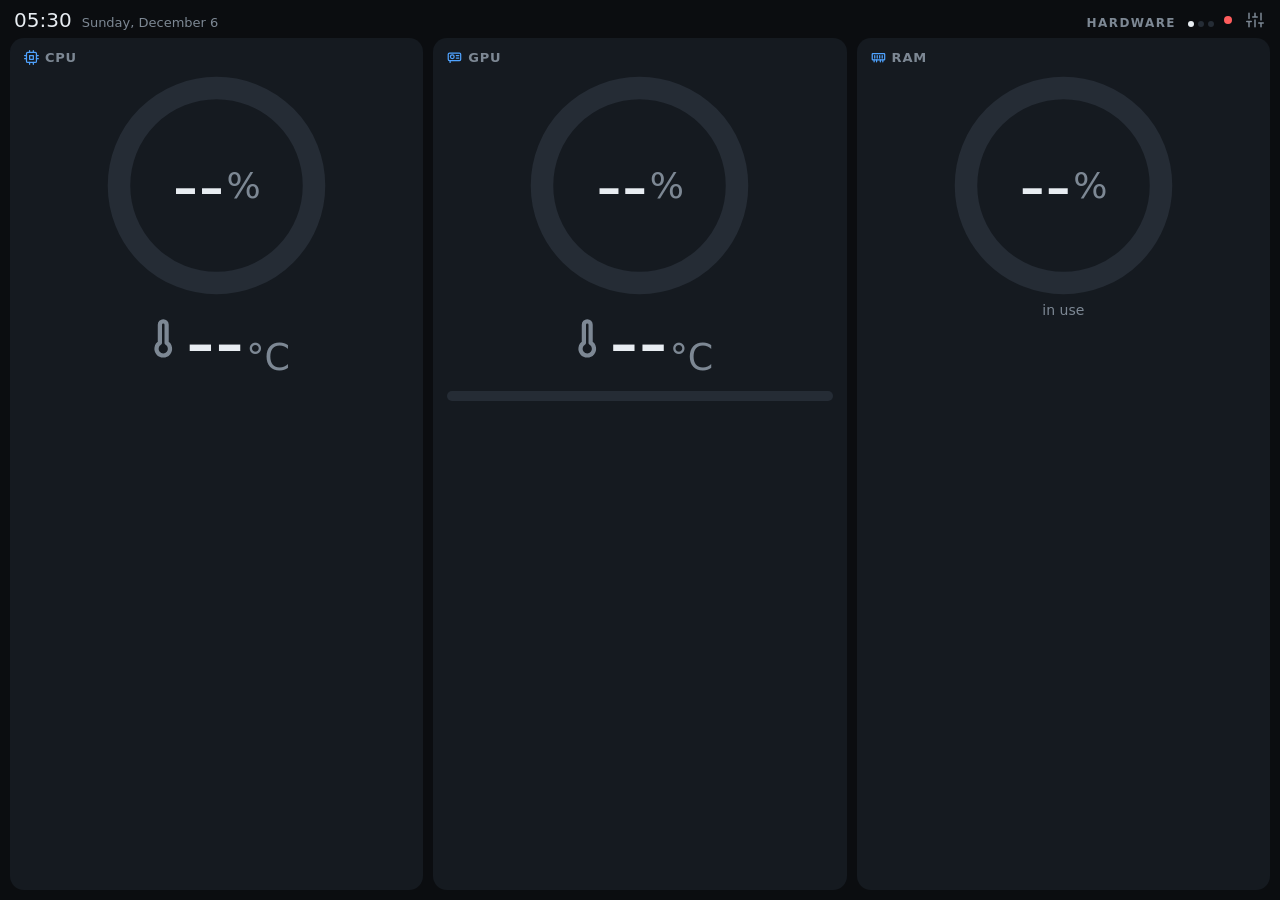
==== sparescreen/web/app.html @ c86342e5 "Rest the USB phone's real screen while the PC is locked or at night New setting "Phone screen (USB)"" ====
<!doctype html>
<html lang="en">
<head>
  <meta charset="utf-8">
  <meta name="viewport" content="width=device-width, initial-scale=1, viewport-fit=cover">
  <meta name="theme-color" content="#0b0d10">
  <meta name="mobile-web-app-capable" content="yes">
  <title>SpareScreen</title>
  <link rel="icon" href="icon.svg" type="image/svg+xml">
  <link rel="apple-touch-icon" href="icon-180.png">
  <link rel="stylesheet" href="style.css">
</head>
<body>
  <!-- Icons (2px stroke, text color). Some based on Feather Icons, MIT license. -->
  <svg xmlns="http://www.w3.org/2000/svg" style="display:none">
    <symbol id="i-cpu" viewBox="0 0 24 24"><rect x="4" y="4" width="16" height="16" rx="2"/><rect x="9" y="9" width="6" height="6"/><path d="M9 1v3M15 1v3M9 20v3M15 20v3M20 9h3M20 14h3M1 9h3M1 14h3"/></symbol>
    <symbol id="i-gpu" viewBox="0 0 24 24"><rect x="2" y="5" width="20" height="12" rx="2"/><circle cx="8.5" cy="11" r="3"/><path d="M15 9h4M15 13h4M5 17v3"/></symbol>
    <symbol id="i-ram" viewBox="0 0 24 24"><rect x="2" y="6" width="20" height="10" rx="1"/><path d="M6 9v4M10 9v4M14 9v4M18 9v4M5 16v3M9 16v3M15 16v3M19 16v3"/></symbol>
    <symbol id="i-temp" viewBox="0 0 24 24"><path d="M14 14.76V4a2 2 0 1 0-4 0v10.76a4 4 0 1 0 4 0z"/></symbol>
    <symbol id="i-bolt" viewBox="0 0 24 24"><path d="M13 2L3 14h9l-1 8 10-12h-9l1-8z"/></symbol>
    <symbol id="i-clock" viewBox="0 0 24 24"><circle cx="12" cy="12" r="10"/><path d="M12 6v6l4 2"/></symbol>
    <symbol id="i-calendar" viewBox="0 0 24 24"><rect x="3" y="4" width="18" height="18" rx="2"/><path d="M16 2v4M8 2v4M3 10h18"/></symbol>
    <symbol id="i-book" viewBox="0 0 24 24"><path d="M4 19.5A2.5 2.5 0 0 1 6.5 17H20"/><path d="M6.5 2H20v20H6.5A2.5 2.5 0 0 1 4 19.5v-15A2.5 2.5 0 0 1 6.5 2z"/></symbol>
    <symbol id="i-spark" viewBox="0 0 24 24"><path d="M12 3l2.2 6.8L21 12l-6.8 2.2L12 21l-2.2-6.8L3 12l6.8-2.2z"/></symbol>
    <symbol id="i-terminal" viewBox="0 0 24 24"><path d="M4 17l6-6-6-6M12 19h8"/></symbol>
    <symbol id="i-check" viewBox="0 0 24 24"><circle cx="12" cy="12" r="10"/><path d="M8 12l3 3 5-6"/></symbol>
    <symbol id="i-alert" viewBox="0 0 24 24"><circle cx="12" cy="12" r="10"/><path d="M12 7v6M12 16.5v.5"/></symbol>
    <symbol id="i-palette" viewBox="0 0 24 24"><path d="M12 2a10 10 0 1 0 0 20c1.1 0 2-.9 2-2 0-.5-.2-1-.5-1.3-.3-.4-.5-.8-.5-1.3 0-1.1.9-2 2-2h2.4A5.6 5.6 0 0 0 22 9.8C22 5.5 17.5 2 12 2z"/><circle cx="7.5" cy="10.5" r="1"/><circle cx="10.5" cy="6.5" r="1"/><circle cx="15.5" cy="7.5" r="1"/></symbol>
    <symbol id="i-game" viewBox="0 0 24 24"><rect x="2" y="6" width="20" height="12" rx="5"/><path d="M7 10v4M5 12h4M15.5 11h.01M18 13.5h.01"/></symbol>
    <symbol id="i-fan" viewBox="0 0 24 24"><circle cx="12" cy="12" r="2"/><path d="M12 10c0-4 1-7 4-7s3 4-2 7M14 12c4 0 7 1 7 4s-4 3-7-2M12 14c0 4-1 7-4 7s-3-4 2-7M10 12c-4 0-7-1-7-4s4-3 7 2"/></symbol>
    <symbol id="i-net" viewBox="0 0 24 24"><path d="M7 19V5M3 9l4-4 4 4M17 5v14M13 15l4 4 4-4"/></symbol>
    <symbol id="i-disk" viewBox="0 0 24 24"><path d="M22 12H2M5.45 5.11L2 12v6a2 2 0 0 0 2 2h16a2 2 0 0 0 2-2v-6l-3.45-6.89A2 2 0 0 0 16.76 4H7.24a2 2 0 0 0-1.79 1.11zM6 16h.01M10 16h.01"/></symbol>
    <symbol id="i-window" viewBox="0 0 24 24"><rect x="3" y="4" width="18" height="16" rx="2"/><path d="M3 9h18M7 6.5h.01M10 6.5h.01"/></symbol>
    <symbol id="i-list" viewBox="0 0 24 24"><path d="M8 6h13M8 12h13M8 18h13M3 6h.01M3 12h.01M3 18h.01"/></symbol>
    <symbol id="i-music" viewBox="0 0 24 24"><path d="M9 18V5l12-2v13"/><circle cx="6" cy="18" r="3"/><circle cx="18" cy="16" r="3"/></symbol>
    <symbol id="i-battery" viewBox="0 0 24 24"><rect x="2" y="7" width="17" height="10" rx="2"/><path d="M22 11v2M6 10v4M10 10v4"/></symbol>
    <symbol id="i-sliders" viewBox="0 0 24 24"><path d="M4 21v-7M4 10V3M12 21v-9M12 8V3M20 21v-5M20 12V3M1 14h6M9 8h6M17 16h6"/></symbol>
  </svg>

  <header class="top">
    <span id="time" class="time">--:--</span>
    <span id="date" class="date"></span>
    <span id="screen-title" class="screen-title"></span>
    <span id="tabs" class="tabs"></span>
    <span id="phone-batt" class="phone-batt" title="this phone's battery"></span>
    <span id="status" class="dot" title="connection to the PC"></span>
    <span id="gear" class="gear" title="settings"><svg class="icon"><use xlink:href="#i-sliders"></use></svg></span>
  </header>

  <main>
    <!-- Screen 1: hardware -->
    <section class="screen" data-name="hardware" data-title="Hardware">
      <div class="hw-grid">
        <div class="card hw" id="cpu">
          <h2><svg class="icon"><use xlink:href="#i-cpu"></use></svg>CPU <span class="hw-name"></span></h2>
          <div class="hw-body">
            <div class="ring-wrap">
              <svg class="ring" viewBox="0 0 120 120" aria-hidden="true">
                <circle class="ring-track" cx="60" cy="60" r="52"></circle>
                <circle class="ring-fill" cx="60" cy="60" r="52"></circle>
              </svg>
              <div class="ring-label"><span class="pct">--</span><small>%</small></div>
            </div>
            <div class="hw-info">
              <div class="temp"><svg class="icon"><use xlink:href="#i-temp"></use></svg><span class="temp-value">--</span><small>°C</small></div>
              <div class="detail extra"></div>
              <div class="cores"></div>
              <ul class="rows hw-rows" id="cpu-rows"></ul>
            </div>
          </div>
        </div>

        <div class="card hw" id="gpu">
          <h2><svg class="icon"><use xlink:href="#i-gpu"></use></svg>GPU <span class="hw-name"></span></h2>
          <div class="hw-body">
            <div class="ring-wrap">
              <svg class="ring" viewBox="0 0 120 120" aria-hidden="true">
                <circle class="ring-track" cx="60" cy="60" r="52"></circle>
                <circle class="ring-fill" cx="60" cy="60" r="52"></circle>
              </svg>
              <div class="ring-label"><span class="pct">--</span><small>%</small></div>
            </div>
            <div class="hw-info">
              <div class="temp"><svg class="icon"><use xlink:href="#i-temp"></use></svg><span class="temp-value">--</span><small>°C</small></div>
              <div class="detail extra"></div>
              <div class="bar"><div class="bar-fill"></div></div>
              <div class="detail mem"></div>
              <ul class="rows hw-rows" id="gpu-rows"></ul>
            </div>
          </div>
        </div>

        <div class="card hw" id="ram">
          <h2><svg class="icon"><use xlink:href="#i-ram"></use></svg>RAM <span class="hw-name"></span></h2>
          <div class="hw-body">
            <div class="ring-wrap">
              <svg class="ring" viewBox="0 0 120 120" aria-hidden="true">
                <circle class="ring-track" cx="60" cy="60" r="52"></circle>
                <circle class="ring-fill" cx="60" cy="60" r="52"></circle>
              </svg>
              <div class="ring-label"><span class="pct">--</span><small>%</small></div>
            </div>
            <div class="hw-info">
              <div class="big mem"></div>
              <div class="detail">in use</div>
              <ul class="rows hw-rows" id="ram-rows"></ul>
            </div>
          </div>
        </div>
      </div>
    </section>

    <!-- Screen 2: AI coding tools (one card per installed tool, built by app.js) -->
    <section class="screen" data-name="ai" data-title="AI">
      <div id="ai-grid" class="ai-grid"></div>
    </section>

    <!-- Screen 3: what is going on on the PC -->
    <section class="screen" data-name="pc" data-title="PC">
      <div class="pc-grid">
        <div class="card now">
          <div class="now-block" id="game-block">
            <h2><svg class="icon"><use xlink:href="#i-game"></use></svg>GAME</h2>
            <div id="game-name" class="now-name"></div>
            <div id="game-meta" class="detail"></div>
          </div>
          <div class="now-block" id="media-block">
            <h2><svg class="icon"><use xlink:href="#i-music"></use></svg>NOW PLAYING</h2>
            <div id="media-title" class="now-name small"></div>
            <div id="media-meta" class="detail"></div>
            <div class="bar media-bar"><div id="media-bar" class="bar-fill"></div></div>
          </div>
          <div class="now-block" id="focus-block">
            <h2><svg class="icon"><use xlink:href="#i-window"></use></svg>IN FOCUS</h2>
            <div id="focus-name" class="now-name small"></div>
            <div id="focus-meta" class="detail"></div>
          </div>
          <div class="now-block grow">
            <h2><svg class="icon"><use xlink:href="#i-list"></use></svg>TOP APPS</h2>
            <ul id="top-list" class="rows"></ul>
          </div>
          <div id="uptime" class="detail small"></div>
        </div>
        <div class="pc-side">
          <div class="card fans">
            <h2><svg class="icon"><use xlink:href="#i-fan"></use></svg>FANS</h2>
            <ul id="fan-list" class="rows"></ul>
          </div>
          <div class="card io">
            <h2><svg class="icon"><use xlink:href="#i-net"></use></svg>NETWORK</h2>
            <div class="net"><span>↓ <b id="net-down">--</b></span><span>↑ <b id="net-up">--</b></span></div>
            <h2 class="sub-h2"><svg class="icon"><use xlink:href="#i-disk"></use></svg>DISKS</h2>
            <ul id="disk-list" class="rows"></ul>
          </div>
        </div>
      </div>
    </section>

    <!-- Screen 4: what's playing (skipped in the rotation while nothing plays) -->
    <section class="screen" data-name="music" data-title="Music">
      <div class="card music">
        <div class="music-art">
          <img id="music-art" alt="">
          <svg class="icon music-placeholder"><use xlink:href="#i-music"></use></svg>
        </div>
        <div class="music-info">
          <div class="music-app"><img id="music-app-icon" alt=""><span id="music-app"></span></div>
          <div id="music-title" class="music-title"></div>
          <div id="music-artist" class="music-artist"></div>
          <div id="music-album" class="detail"></div>
          <div class="bar music-progress"><div id="music-bar" class="bar-fill"></div></div>
          <div class="music-times"><span id="music-pos"></span><span id="music-dur"></span></div>
        </div>
      </div>
    </section>

    <!-- Game mode: the only screen while a game runs (see settings) -->
    <section class="screen" data-name="game" data-title="Game">
      <div class="game-grid">
        <div class="card game-card">
          <div class="game-art"><div id="game-art-bg" class="game-art-bg"></div><img id="game-art" alt=""><svg class="icon game-placeholder"><use xlink:href="#i-game"></use></svg>
            <div id="g-fps" class="game-fps"><span id="g-fps-v" class="fps-v">--</span><small>FPS</small>
              <div id="g-fps-sub" class="fps-sub"></div></div></div>
          <div class="game-head">
            <img id="game-icon" class="game-icon" alt="">
            <div class="game-title">
              <div id="g-name" class="g-name"></div>
              <div id="g-meta" class="detail"></div>
            </div>
          </div>
        </div>
        <div class="game-stats">
          <div class="card stat" id="st-gpu">
            <h2><svg class="icon"><use xlink:href="#i-gpu"></use></svg>GPU</h2>
            <div class="stat-big"><span class="v1">--</span><small>%</small><span class="v2"></span></div>
            <div class="bar"><div class="bar-fill"></div></div>
            <div class="detail stat-detail"></div>
          </div>
          <div class="card stat" id="st-cpu">
            <h2><svg class="icon"><use xlink:href="#i-cpu"></use></svg>CPU</h2>
            <div class="stat-big"><span class="v1">--</span><small>%</small><span class="v2"></span></div>
            <div class="bar"><div class="bar-fill"></div></div>
            <div class="detail stat-detail"></div>
          </div>
          <div class="card stat" id="st-vram">
            <h2>VRAM</h2>
            <div class="stat-big"><span class="v1">--</span><small class="unit"></small></div>
            <div class="bar"><div class="bar-fill"></div></div>
          </div>
          <div class="card stat" id="st-ram">
            <h2><svg class="icon"><use xlink:href="#i-ram"></use></svg>RAM</h2>
            <div class="stat-big"><span class="v1">--</span><small class="unit"></small></div>
            <div class="bar"><div class="bar-fill"></div></div>
          </div>
        </div>
      </div>
    </section>
  </main>

  <!-- Night mode: dims everything, or shows only a clock that moves around (see settings).
       Placed before the toast so alerts still show on top at night. -->
  <div id="night-dim" class="night-dim"></div>
  <div id="night-clock" class="night-clock"><span id="night-time">--:--</span></div>

  <!-- No data for a while (PC off, SpareScreen closed, Wi-Fi down): say so instead of
       showing old numbers as if they were live. Goes away by itself when data returns. -->
  <div id="offline" class="offline">
    <div id="offline-box" class="offline-box">
      <svg class="icon offline-icon"><use xlink:href="#i-alert"></use></svg>
      <div class="offline-title">Disconnected</div>
      <div id="offline-detail" class="offline-detail">Trying to reconnect...</div>
      <div class="offline-hint">Is SpareScreen running on the PC?</div>
    </div>
  </div>

  <!-- Toast shown on top (session finished, theme changed...) -->
  <div id="toast" class="toast">
    <svg class="icon toast-icon"><use id="toast-icon" xlink:href="#i-check"></use></svg>
    <div class="toast-text">
      <div id="toast-title" class="toast-title"></div>
      <div id="toast-sub" class="toast-sub"></div>
    </div>
  </div>

  <!-- Pairing: shown on devices that haven't typed the code yet. -->
  <div id="pairing" class="settings">
    <div class="settings-panel pairing-panel">
      <h2><svg class="icon"><use xlink:href="#i-sliders"></use></svg>PAIR THIS DEVICE</h2>
      <p class="pair-help">Type the pairing code shown in the SpareScreen terminal on your PC.</p>
      <input id="pair-code" class="pair-input" type="tel" maxlength="6" placeholder="000000" autocomplete="off">
      <button id="pair-send" class="set-close pair-send">Pair</button>
      <p id="pair-msg" class="pair-msg"></p>
    </div>
  </div>

  <!-- Settings (gear in the top corner). Saved on the PC. -->
  <div id="settings" class="settings">
    <div class="settings-panel">
      <h2><svg class="icon"><use xlink:href="#i-sliders"></use></svg>SETTINGS</h2>
      <div id="set-connect" class="set-connect"></div>
      <div class="set-row"><span class="set-label">Theme</span><div id="set-theme" class="chips"></div></div>
      <div class="set-row"><span class="set-label">Screens</span><div id="set-screens" class="chips"></div></div>
      <div class="set-row"><span class="set-label">Switch screens</span><div id="set-rotate" class="chips"></div></div>
      <div class="set-row"><span class="set-label">Claude alerts</span><div id="set-notify" class="chips"></div></div>
      <div class="set-row"><span class="set-label">Alert sound</span><div id="set-sound" class="chips"></div></div>
      <div class="set-row"><span class="set-label">Check Claude limits</span><div id="set-claude-limits" class="chips"></div></div>
      <div class="set-row"><span class="set-label">Heat alerts</span><div id="set-heat-alerts" class="chips"></div></div>
      <div class="set-row"><span class="set-label">Game mode</span><div id="set-game-mode" class="chips"></div></div>
      <div class="set-row"><span class="set-label">Burn-in protection</span><div id="set-burn-in" class="chips"></div></div>
      <div class="set-row"><span class="set-label">Night mode</span><div id="set-night-mode" class="chips"></div></div>
      <div class="set-row"><span class="set-label">Night hours</span><div id="set-night-hours" class="chips"></div></div>
      <div class="set-row"><span class="set-label">Phone screen (USB)<small>PC locked or night</small></span><div id="set-usb-screen" class="chips"></div></div>
      <div class="set-row"><span class="set-label">Fan names</span><div id="set-fans" class="chips"></div></div>
      <div class="set-row"><span class="set-label">Fan on CPU card</span><div id="set-cpu-fan" class="chips"></div></div>
      <button id="set-close" class="set-close">Close</button>
    </div>
  </div>

  <script src="app.js"></script>
</body>
</html>
---- sparescreen/web/style.css ----
/* Compatibility with old devices (minimum target: Chrome 49 / iOS 10).
   No flexbox "gap" (use margins), no "inset", no "aspect-ratio". */

:root {
  --bg: #0b0d10;
  --card: #151a20;
  --text: #e8edf2;
  --muted: #7d8894;
  --track: #252c35;
  --ok: #3ddc97;
  --warn: #ffc857;
  --hot: #ff5d5d;
  --accent: #4fa3ff;
}

* { box-sizing: border-box; }

html, body {
  margin: 0;
  height: 100%;
  background: var(--bg);
  color: var(--text);
  font-family: system-ui, -apple-system, "Segoe UI", Roboto, sans-serif;
  -webkit-user-select: none;
  user-select: none;
  overflow: hidden;
}

body {
  display: flex;
  flex-direction: column;
  padding: 8px 10px 10px;
}

/* Top bar: time, date, current screen and connection */
.top {
  display: flex;
  align-items: baseline;
  padding: 0 4px 8px;
  color: var(--muted);
  font-size: 14px;
  white-space: nowrap;
}
.top .time { color: var(--text); font-size: 24px; font-weight: 300; font-variant-numeric: tabular-nums; margin-right: 10px; }
.top .date { overflow: hidden; text-overflow: ellipsis; }
.screen-title { margin-left: auto; padding-left: 10px; letter-spacing: .12em; text-transform: uppercase; font-size: 12px; font-weight: 600; }
.tabs { margin-left: 8px; }
.tabs i { display: inline-block; width: 6px; height: 6px; margin-left: 4px; border-radius: 50%; background: var(--track); }
.tabs i.on { background: var(--text); }
.dot { align-self: center; width: 8px; height: 8px; margin-left: 10px; flex-shrink: 0; border-radius: 50%; background: var(--hot); }
.dot.on { background: var(--ok); }

main { flex: 1; min-height: 0; position: relative; }
.screen { display: none; height: 100%; }
.screen.active { display: block; }

.card {
  background: var(--card);
  border-radius: 14px;
  padding: 12px 14px;
  min-height: 0;
  min-width: 0;
  overflow: hidden;
}

.card h2 {
  margin: 0 0 8px;
  white-space: nowrap;
  overflow: hidden;
  text-overflow: ellipsis;
  font-size: 13px;
  font-weight: 600;
  letter-spacing: .12em;
  color: var(--muted);
}

.hw-name { margin-left: 6px; color: var(--text); font-weight: 500; letter-spacing: .04em; }

.big { font-size: 30px; font-weight: 300; line-height: 1.1; font-variant-numeric: tabular-nums; }
.detail { font-size: 14px; color: var(--muted); font-variant-numeric: tabular-nums; }
.detail.small { font-size: 12px; }
small { font-size: .5em; color: var(--muted); margin-left: 2px; }

.bar { height: 10px; background: var(--track); border-radius: 5px; overflow: hidden; margin: 8px 0 6px; }
.bar-fill { height: 100%; width: 0; background: var(--ok); transition: width .6s ease, background .6s ease; }

/* Usage ring */
.ring-wrap { position: relative; flex-shrink: 0; }
.ring { width: 100%; height: 100%; display: block; transform: rotate(-90deg); }
.ring-track, .ring-fill { fill: none; stroke-width: 12; }
.ring-track { stroke: var(--track); }
.ring-fill {
  stroke: var(--ok);
  stroke-linecap: round;
  stroke-dasharray: 326.73;
  stroke-dashoffset: 326.73;
  transition: stroke-dashoffset .6s ease, stroke .6s ease;
}
.ring-label {
  position: absolute; top: 0; right: 0; bottom: 0; left: 0;
  display: flex; align-items: center; justify-content: center;
  font-weight: 300; font-variant-numeric: tabular-nums;
}

/* Hardware screen: portrait, one card per row with the ring on the left */
.hw-grid { display: flex; flex-direction: column; height: 100%; }
.hw { flex: 1; display: flex; flex-direction: column; margin-top: 10px; }
.hw:first-child { margin-top: 0; }
.hw-body { flex: 1; display: flex; align-items: center; min-height: 0; }
.hw .ring-wrap { width: 17vh; height: 17vh; }
.hw .ring-label { font-size: 4.2vh; }
.hw-info { flex: 1; min-width: 0; margin-left: 16px; }
.temp { font-size: 6vh; font-weight: 300; line-height: 1; font-variant-numeric: tabular-nums; }
.temp small { font-size: .45em; }
.temp.na { color: var(--muted); }

/* Cores: grid of small tiles (2 rows), each fills from the bottom up and shows the % */
.cores { display: flex; flex-wrap: wrap; margin: 6px -1.5px 0; }
.core { padding: 1.5px; }
.core-box { position: relative; height: 26px; background: var(--track); border-radius: 4px; overflow: hidden; }
.core-box i { position: absolute; left: 0; right: 0; bottom: 0; background: var(--accent); opacity: .85; transition: height .6s ease, background .6s ease; }
.core-box span {
  position: absolute; top: 0; right: 0; bottom: 0; left: 0;
  display: flex; align-items: center; justify-content: center;
  font-size: 11px; font-variant-numeric: tabular-nums; color: var(--text);
}

/* Detail rows under each hardware card (clock, fan, swap...) */
.hw-rows { margin-top: 6px; text-align: left; }
.hw-rows li { padding: 1px 0; font-size: 13px; }
.hw-rows .row-name { color: var(--muted); }
.row-name .icon { width: 1em; height: 1em; margin-right: 4px; vertical-align: -.15em; color: var(--accent); }
.hw-rows .row-value { color: var(--text); }

/* Claude screen: portrait, limits on top and sessions below */
.cl-grid { display: flex; flex-direction: column; height: 100%; }
.limits { flex-shrink: 0; }
.sessions-card { flex: 1; margin-top: 10px; display: flex; flex-direction: column; }
.limit { margin-bottom: 12px; }
.limit-head { display: flex; align-items: baseline; }
.limit-name { font-size: 15px; }
.limit-pct { margin-left: auto; font-size: 26px; font-weight: 300; font-variant-numeric: tabular-nums; }
.limit-pct.na { color: var(--muted); font-size: 18px; }
.limits .bar { height: 12px; margin: 6px 0 4px; }
.updated { margin-top: -4px; }

/* AI screen: one card per installed tool; in portrait they stack */
.ai-grid { display: flex; flex-direction: column; height: 100%; }
.ai-card { flex: 1; display: flex; flex-direction: column; margin-top: 10px; }
.ai-card:first-child { margin-top: 0; }
.ai-body { flex: 1; display: flex; flex-direction: column; min-height: 0; }
.ai-limits { flex-shrink: 0; }
.ai-limits .detail.small { margin-top: 2px; }
.ai-card .sessions { margin-top: 8px; }
.ai-card .limit { margin-bottom: 8px; }
.limit-when { display: none; margin-left: 6px; font-size: 12px; }

.sessions { flex: 1; min-height: 0; margin: 0; padding: 0; list-style: none; overflow: hidden; }
.sessions li { display: flex; align-items: center; padding: 5px 0; font-size: 15px; }
.sessions .empty { color: var(--muted); }
.s-dot { width: 8px; height: 8px; margin-right: 10px; flex-shrink: 0; border-radius: 50%; background: var(--muted); opacity: .5; }
.s-dot.busy { background: var(--ok); opacity: 1; animation: pulse 1.4s ease-in-out infinite; }
.s-text { flex: 1; min-width: 0; }
.s-name, .s-meta { display: block; white-space: nowrap; overflow: hidden; text-overflow: ellipsis; }
.s-meta { font-size: 12px; color: var(--muted); }
@keyframes pulse { 50% { opacity: .35; } }


/* Phone battery in the top bar: warm from 38 °C, hot (and an alert) from 42 °C */
.phone-batt { display: none; align-self: center; margin-left: 10px; font-size: 13px; color: var(--muted);
              white-space: nowrap; font-variant-numeric: tabular-nums; }
.phone-batt .icon { width: 16px; height: 16px; margin-right: 3px; vertical-align: -3px; }
.phone-batt.warm { color: var(--warn); }
.phone-batt.hot { color: var(--hot); }

/* Gear (opens the settings) */
.gear { align-self: center; margin: -8px -6px -8px 6px; padding: 8px; color: var(--muted); }
.gear .icon { width: 18px; height: 18px; vertical-align: middle; }

/* Simple rows: name on the left, value on the right, optional small bar below */
.rows { margin: 0; padding: 0; list-style: none; }
.rows li { padding: 3px 0; font-size: 14px; }
.row-line { display: flex; align-items: baseline; }
.row-name { flex: 1; min-width: 0; white-space: nowrap; overflow: hidden; text-overflow: ellipsis; }
.row-value { margin-left: 8px; color: var(--muted); font-variant-numeric: tabular-nums; white-space: nowrap; }
.rows .bar { height: 5px; margin: 3px 0 2px; }
.rows .empty { color: var(--muted); }

/* PC screen: portrait, "now" on top and fans/network below */
.pc-grid { display: flex; flex-direction: column; height: 100%; }
.now { flex: 1; display: flex; flex-direction: column; }
.now-block { margin-bottom: 10px; min-height: 0; }
.now-block.grow { flex: 1; overflow: hidden; margin-bottom: 0; }
.now-block h2 { margin-bottom: 4px; }
.now-name { font-size: 22px; white-space: nowrap; overflow: hidden; text-overflow: ellipsis; }
.now-name.small { font-size: 17px; }
.now-name.none { color: var(--muted); font-size: 16px; }
.pc-side { flex: 1.15; display: flex; margin-top: 10px; min-height: 0; }
.fans, .io { flex: 1; }
.io { margin-left: 10px; }
.net { display: flex; font-size: 14px; color: var(--muted); }
.net span { flex: 1; white-space: nowrap; }
.net b { color: var(--text); font-weight: 400; font-variant-numeric: tabular-nums; }
.sub-h2 { margin-top: 10px !important; }

/* Settings: panel on top of everything */
.settings {
  position: fixed; top: 0; right: 0; bottom: 0; left: 0;
  display: none;
  background: rgba(0, 0, 0, .6);
  padding: 10px;
}
.settings.open { display: block; }
.settings-panel {
  height: 100%;
  overflow-y: auto;
  -webkit-overflow-scrolling: touch;
  background: var(--card);
  border-radius: 14px;
  padding: 14px 16px;
}
.settings-panel h2 { margin: 0 0 6px; font-size: 13px; letter-spacing: .12em; color: var(--muted); }
.settings-panel h2 .icon { margin-right: 6px; color: var(--accent); }
.set-row { display: flex; align-items: center; flex-wrap: wrap; padding: 6px 0; border-bottom: 1px solid var(--track); }
.set-label { width: 140px; font-size: 15px; }
.set-label small { display: block; font-size: 11px; color: var(--muted); }
.chips { flex: 1; display: flex; flex-wrap: wrap; }
.chip {
  margin: 3px 6px 3px 0; padding: 7px 12px;
  border-radius: 18px; border: 1px solid var(--track);
  background: transparent; color: var(--text);
  font: inherit; font-size: 14px;
}
.chip.on { background: var(--accent); border-color: var(--accent); color: var(--bg); }
.swatch { display: inline-block; width: 14px; height: 14px; margin-right: 6px; vertical-align: -2px; border-radius: 50%; border: 3px solid; }
.fan-field { display: inline-block; margin: 3px 10px 3px 0; font-size: 13px; color: var(--muted); }
.fan-field input {
  display: block; width: 110px; margin-top: 2px; padding: 6px 8px;
  border: 1px solid var(--track); border-radius: 8px;
  background: var(--bg); color: var(--text); font: inherit; font-size: 14px;
}
.pairing-panel { text-align: center; height: auto; max-width: 420px; margin: 0 auto; }
.pair-help { color: var(--muted); font-size: 14px; margin: 6px 0 12px; }
.pair-input {
  display: block; width: 100%; padding: 10px; text-align: center;
  font: inherit; font-size: 30px; letter-spacing: .3em; font-variant-numeric: tabular-nums;
  border: 1px solid var(--track); border-radius: 10px; background: var(--bg); color: var(--text);
}
.set-close.pair-send { background: var(--accent); color: var(--bg); }
.pair-msg { min-height: 1.2em; margin: 10px 0 0; font-size: 14px; color: var(--warn); }
/* Music screen: cover on top in portrait, on the left in landscape */
.music { height: 100%; display: flex; flex-direction: column; align-items: center; justify-content: center; }
.music-art {
  position: relative; width: 60vw; height: 60vw; max-height: 45vh; max-width: 45vh;
  margin: 8px auto 12px; border-radius: 12px; overflow: hidden; background: var(--track); flex-shrink: 0;
}
.music-art img { position: absolute; top: 0; left: 0; width: 100%; height: 100%; object-fit: cover; display: none; }
.music-art.has-art img { display: block; }
.music-art .music-placeholder { position: absolute; top: 25%; left: 25%; width: 50%; height: 50%; color: var(--muted); }
.music-art.has-art .music-placeholder { display: none; }
.music-info { width: 100%; min-width: 0; text-align: center; }
.music-app { font-size: 17px; color: var(--muted); letter-spacing: .06em; text-transform: uppercase; }
.music-app img { width: 28px; height: 28px; margin-right: 10px; vertical-align: middle; border-radius: 6px; display: none; }
.music-app.has-icon img { display: inline-block; }
.music-title { margin-top: 6px; font-size: 24px; line-height: 1.2; overflow: hidden;
  display: -webkit-box; -webkit-box-orient: vertical; -webkit-line-clamp: 2; }  /* long titles: two lines */
.music-artist { font-size: 17px; color: var(--muted); white-space: nowrap; overflow: hidden; text-overflow: ellipsis; }
.music-progress { height: 6px; margin: 14px 0 4px; }
.music-progress .bar-fill { background: var(--accent); transition: none; }
.music-times { display: flex; justify-content: space-between; font-size: 12px; color: var(--muted);
               font-variant-numeric: tabular-nums; }
.music.paused .music-art, .music.paused .music-title { opacity: .55; }

/* Game screen: art and title on one side, the numbers that matter while playing on the other */
.game-grid { display: flex; flex-direction: column; height: 100%; }
.game-card { flex-shrink: 0; padding: 0; display: flex; flex-direction: column; }
.game-art { position: relative; height: 22vh; background: var(--track); overflow: hidden; }
.game-art img { width: 100%; height: 100%; object-fit: cover; display: none; }
.game-art.has-art img { display: block; }
.game-art .game-placeholder { position: absolute; top: 50%; left: 50%; width: 64px; height: 64px;
  margin: -32px 0 0 -32px; color: var(--muted); }
.game-art.has-art .game-placeholder { display: none; }
.game-art img { position: relative; }
.game-art-bg { position: absolute; top: -20px; left: -20px; right: -20px; bottom: -20px;
  background-size: cover; background-position: center; -webkit-filter: blur(18px); filter: blur(18px); opacity: .45; }
/* FPS over the game art (only when PresentMon is set up) */
.game-fps {
  position: absolute; right: 10px; bottom: 10px; display: none; padding: 6px 12px 7px;
  border-radius: 10px; background: rgba(0, 0, 0, .62); color: #fff; text-align: right;
}
.game-fps.shown { display: block; }
.fps-v { font-size: 34px; font-weight: 300; line-height: 1; font-variant-numeric: tabular-nums; }
.game-fps small { margin-left: 4px; font-size: 12px; letter-spacing: .08em; opacity: .8; }
.fps-sub { margin-top: 2px; font-size: 11px; opacity: .8; }
.game-art.as-icon img { object-fit: contain; padding: 10%; box-sizing: border-box; }
.game-art img.pixel { image-rendering: pixelated; }
.game-head { display: flex; align-items: center; padding: 10px 14px; }
.game-icon { width: 36px; height: 36px; margin-right: 10px; border-radius: 6px; display: none; flex-shrink: 0; }
.game-icon.shown { display: block; }
.game-title { min-width: 0; }
.g-name { font-size: 22px; white-space: nowrap; overflow: hidden; text-overflow: ellipsis; }
.game-stats { flex: 1; display: flex; flex-wrap: wrap; margin: 5px -5px 0; min-height: 0; }
.game-stats .stat { width: calc(50% - 10px); margin: 5px; }
.stat-big { font-size: 34px; font-weight: 300; line-height: 1.1; font-variant-numeric: tabular-nums; }
.stat-big .v2 { margin-left: 10px; font-size: .6em; color: var(--muted); }
.stat .bar { margin-top: 8px; }

/* Now playing on the PC screen: dimmed while paused */
.media-bar { height: 4px; margin: 4px 0 0; }
.media-bar .bar-fill { background: var(--accent); }
#media-block.paused { opacity: .55; }

/* Night mode: a dark veil, or a black screen with only a wandering clock */
.night-dim, .night-clock { position: fixed; top: 0; right: 0; bottom: 0; left: 0; display: none; }
.night-dim { background: #000; opacity: .7; pointer-events: none; }
.night-clock { background: #000; }
.night-dim.on, .night-clock.on { display: block; }
#night-time {
  position: absolute; left: 30%; top: 30%;
  font-size: 18vh; font-weight: 200; color: #6f7680; font-variant-numeric: tabular-nums;
}

/* Disconnected: covers the stale numbers; the box wanders a little every minute (burn-in) */
.offline { position: fixed; top: 0; right: 0; bottom: 0; left: 0; display: none; background: var(--bg); }
.offline.on { display: block; }
.offline-box { position: absolute; left: 50%; top: 50%; width: 80%; max-width: 420px; margin-left: -40%; text-align: center; }
.offline .offline-icon { width: 12vh; height: 12vh; color: var(--warn); }
.offline-title { margin-top: 2vh; font-size: 7vh; font-weight: 300; }
.offline-detail { margin-top: 1vh; font-size: 3.4vh; color: var(--muted); }
.offline-hint { margin-top: 2vh; font-size: 2.8vh; color: var(--muted); }

.set-connect { padding: 4px 0 8px; border-bottom: 1px solid var(--track); }
.set-connect:empty { display: none; }
.connect-row { padding: 2px 0; font-size: 15px; }
.connect-label { display: inline-block; width: 140px; color: var(--muted); }
.connect-row b { font-weight: 500; font-variant-numeric: tabular-nums; }
.set-close {
  display: block; width: 100%; margin-top: 12px; padding: 11px;
  border: 0; border-radius: 10px;
  background: var(--track); color: var(--text); font: inherit; font-size: 15px;
}

/* Landscape: cards side by side. Sizes in vh because height is what limits us here. */
@media (orientation: landscape) {
  .top .time { font-size: 20px; }
  .top { font-size: 13px; padding-bottom: 6px; }

  .hw-grid { flex-direction: row; }
  .hw { margin: 0 0 0 10px; }
  .hw:first-child { margin-left: 0; }
  .hw-body { flex-direction: column; align-items: stretch; }
  .hw .ring-wrap { width: 25vh; height: 25vh; margin: 0 auto; }
  .hw .ring-label { font-size: 8vh; }
  .hw-info { margin: 4px 0 0; text-align: center; }
  .temp { font-size: 9vh; }
  .hw .big { font-size: 7vh; }
  .core-box { height: 7vh; }

  .cl-grid { flex-direction: row; }
  .limits { width: 55%; }
  .sessions-card { margin: 0 0 0 10px; }
  .limit { margin-bottom: 4.5vh; }
  .limit-pct { font-size: 7.5vh; }

  .pc-grid { flex-direction: row; }
  .now { flex: 1.15; }
  .pc-side { flex: 1.6; margin: 0 0 0 10px; }
  .now-name { font-size: 7vh; }
  .now-name.small { font-size: 5vh; }

  .set-label { width: 150px; }

  .ai-grid { flex-direction: row; }
  .ai-card { margin: 0 0 0 10px; }
  .ai-card:first-child { margin-left: 0; }
  .ai-grid.single .ai-body { flex-direction: row; }
  .ai-grid.single .ai-limits { width: 55%; margin-right: 14px; }
  .ai-grid.single .ai-card .sessions { margin-top: 0; }
  .ai-grid.dual .limit { margin-bottom: 1.5vh; }
  .ai-grid.dual .limit-pct { font-size: 5.5vh; }
  .ai-grid.dual .bar { height: 8px; margin-bottom: 0; }
  .ai-grid.dual .limit-reset, .ai-grid.dual .ai-updated { display: none; }
  .ai-grid.dual .limit-when { display: inline; }

  .music { flex-direction: row; }
  .music-art { width: 72vh; height: 72vh; max-width: none; max-height: none; margin: 0 20px 0 4px; }
  .music-info { flex: 1; text-align: left; }
  .music-title { font-size: 8vh; }
  .music-artist { font-size: 5.5vh; }
  .music-app { font-size: 5vh; }
  .music-app img { width: 9vh; height: 9vh; }

  .game-grid { flex-direction: row; }
  .game-card { width: 42%; margin-right: 10px; }
  .game-art { height: auto; flex: 1; }
  .game-stats { margin: -5px; }
  .stat-big { font-size: 9vh; }
}

/* Icons */
.icon {
  width: 1.15em; height: 1.15em;
  vertical-align: -.2em;
  fill: none; stroke: currentColor; stroke-width: 2;
  stroke-linecap: round; stroke-linejoin: round;
  flex-shrink: 0;
}
.card h2 .icon { margin-right: 6px; color: var(--accent); }
.h2-right { float: right; margin-left: 8px; font-weight: 400; letter-spacing: 0; }
@media (orientation: landscape) {
  .hw h2 { letter-spacing: .06em; }
  .hw-name { margin-left: 3px; letter-spacing: 0; }
}
.temp .icon { width: .5em; height: .5em; vertical-align: .15em; margin-right: 2px; stroke-width: 2.5; color: var(--muted); }
.extra .icon { width: 1em; height: 1em; margin-right: 3px; color: var(--warn); }
.limit-head .icon { margin-right: 8px; color: var(--accent); align-self: center; }

/* Session that just finished: blinks gently */
.sessions li.done { background: var(--track); border-radius: 8px; margin: 0 -6px; padding-left: 6px; padding-right: 6px; animation: flash 1.2s ease-in-out 3; }
.s-dot.done { background: var(--ok); opacity: 1; }
@keyframes flash { 50% { background: transparent; } }

/* Toast on top of the screen */
.toast {
  position: fixed; left: 50%; bottom: 14px;
  width: 92%; max-width: 520px;
  display: flex; align-items: center;
  padding: 14px 18px;
  border-radius: 16px;
  background: var(--card);
  border: 2px solid var(--ok);
  box-shadow: 0 10px 40px rgba(0, 0, 0, .55);
  opacity: 0;
  pointer-events: none;
  -webkit-transform: translate(-50%, 30px); transform: translate(-50%, 30px);
  transition: opacity .35s ease, -webkit-transform .35s ease, transform .35s ease;
}
.toast.show { opacity: 1; pointer-events: auto; -webkit-transform: translate(-50%, 0); transform: translate(-50%, 0); }
.toast.attention { border-color: var(--warn); }
.toast.info { border-color: var(--accent); }
.toast-icon { width: 38px; height: 38px; margin-right: 14px; color: var(--ok); }
.toast.attention .toast-icon { color: var(--warn); }
.toast.info .toast-icon { color: var(--accent); }
.toast-text { min-width: 0; }
.toast-title { font-size: 13px; letter-spacing: .1em; text-transform: uppercase; color: var(--muted); }
.toast-sub { font-size: 20px; white-space: nowrap; overflow: hidden; text-overflow: ellipsis; }

/* Themes: picked in the settings screen, with a long press, or with ?theme=NAME in the URL.
   Each theme only changes the colors; the layout stays the same. The default (graphite) is :root. */
html[data-theme="oled"] {
  --bg: #000; --card: #0b0b0b; --text: #f2f2f2; --muted: #808080; --track: #1c1c1c;
  --ok: #3ddc97; --warn: #ffc857; --hot: #ff5d5d; --accent: #4fa3ff;
}
html[data-theme="terracotta"] {
  --bg: #1c1814; --card: #27211b; --text: #f3ece2; --muted: #a59a8a; --track: #3a3128;
  --ok: #8fbf7f; --warn: #e8b04b; --hot: #e05c4b; --accent: #d97757;
}
html[data-theme="neon"] {
  --bg: #0d0221; --card: #190a3a; --text: #f5f3ff; --muted: #9d8ec7; --track: #2d1b5e;
  --ok: #00f5d4; --warn: #fee440; --hot: #f15bb5; --accent: #9b5de5;
}
html[data-theme="neon"] .ring-label, html[data-theme="neon"] .temp, html[data-theme="neon"] .limit-pct,
html[data-theme="neon"] .top .time { text-shadow: 0 0 12px rgba(155, 93, 229, .9); }
html[data-theme="terminal"] {
  --bg: #000; --card: #04110a; --text: #39ff7a; --muted: #1f9e4a; --track: #0d2b18;
  --ok: #39ff7a; --warn: #ffd400; --hot: #ff3b3b; --accent: #39ff7a;
}
html[data-theme="terminal"] body { font-family: "Consolas", "Droid Sans Mono", "Courier New", monospace; }
html[data-theme="terminal"] .card { border: 1px solid #0f3d21; border-radius: 4px; }
html[data-theme="light"] {
  --bg: #e9edf2; --card: #ffffff; --text: #18212b; --muted: #687482; --track: #dfe5ec;
  --ok: #12a150; --warn: #d48c00; --hot: #e5484d; --accent: #2f80ed;
}
html[data-theme="light"] .toast { box-shadow: 0 10px 30px rgba(0, 0, 0, .18); }

/* Devices set to reduce motion: values jump instead of sliding */
@media (prefers-reduced-motion: reduce) {
  * { transition: none !important; animation: none !important; }
}
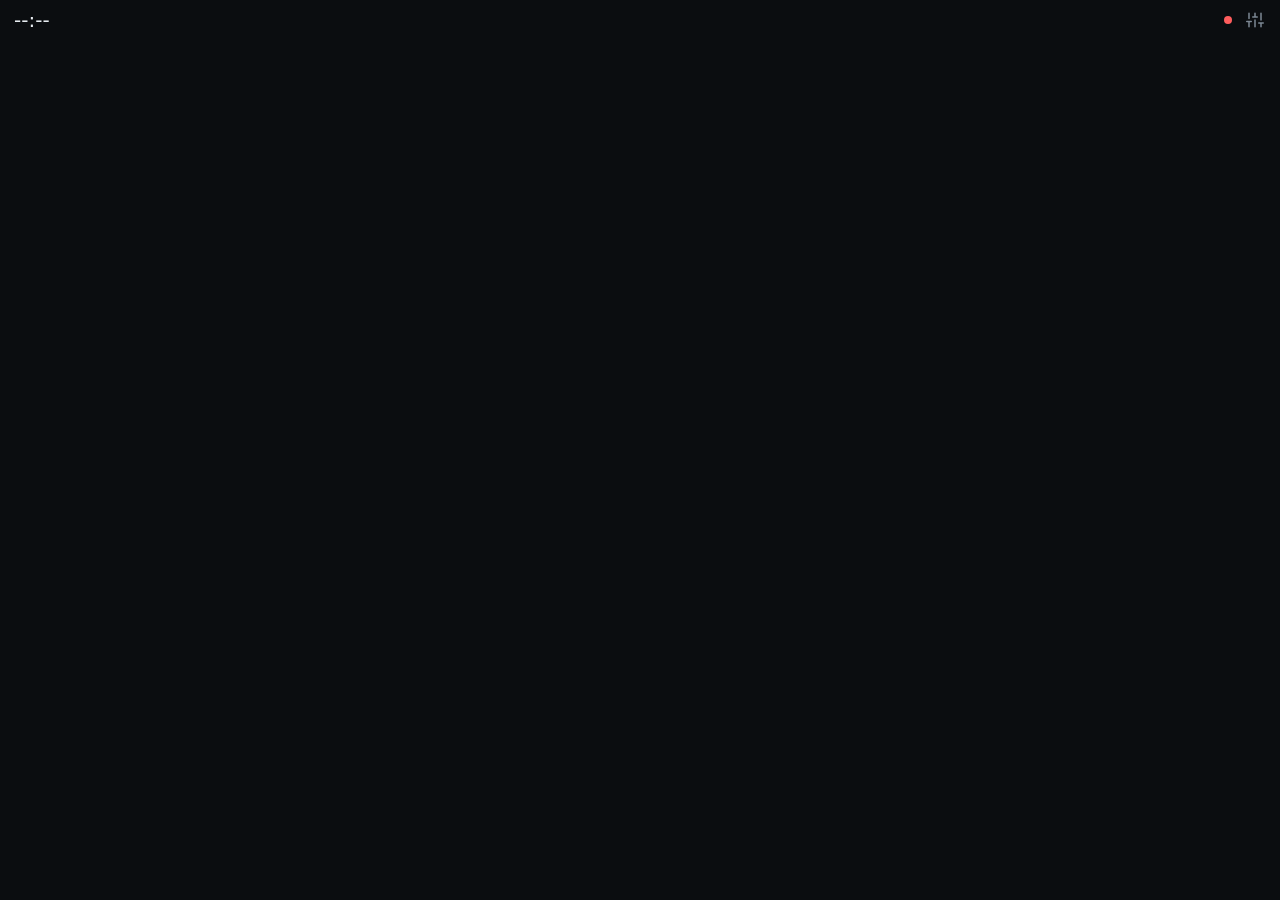
==== commit 0765b971: "Update SpareScreen from its own window - Checks GitHub's latest release a minute after starting and " ====
--- a/sparescreen/web/app.html
+++ b/sparescreen/web/app.html
@@ -226,8 +226,8 @@
        showing old numbers as if they were live. Goes away by itself when data returns. -->
   <div id="offline" class="offline">
     <div id="offline-box" class="offline-box">
-      <svg class="icon offline-icon"><use xlink:href="#i-alert"></use></svg>
-      <div class="offline-title">Disconnected</div>
+      <div id="offline-time" class="offline-time">--:--</div>
+      <div class="offline-status"><svg class="icon offline-icon"><use xlink:href="#i-alert"></use></svg>Disconnected from the PC</div>
       <div id="offline-detail" class="offline-detail">Trying to reconnect...</div>
       <div class="offline-hint">Is SpareScreen running on the PC?</div>
     </div>
@@ -272,6 +272,7 @@
       <div class="set-row"><span class="set-label">Phone screen (USB)<small>PC locked or night</small></span><div id="set-usb-screen" class="chips"></div></div>
       <div class="set-row"><span class="set-label">Fan names</span><div id="set-fans" class="chips"></div></div>
       <div class="set-row"><span class="set-label">Fan on CPU card</span><div id="set-cpu-fan" class="chips"></div></div>
+      <div class="set-row"><span class="set-label">Check for updates<small id="set-update-note"></small></span><div id="set-update-check" class="chips"></div></div>
       <button id="set-close" class="set-close">Close</button>
     </div>
   </div>
--- a/sparescreen/web/style.css
+++ b/sparescreen/web/style.css
@@ -321,13 +321,27 @@
 }
 
 /* Disconnected: covers the stale numbers; the box wanders a little every minute (burn-in) */
-.offline { position: fixed; top: 0; right: 0; bottom: 0; left: 0; display: none; background: var(--bg); }
-.offline.on { display: block; }
-.offline-box { position: absolute; left: 50%; top: 50%; width: 80%; max-width: 420px; margin-left: -40%; text-align: center; }
-.offline .offline-icon { width: 12vh; height: 12vh; color: var(--warn); }
-.offline-title { margin-top: 2vh; font-size: 7vh; font-weight: 300; }
-.offline-detail { margin-top: 1vh; font-size: 3.4vh; color: var(--muted); }
-.offline-hint { margin-top: 2vh; font-size: 2.8vh; color: var(--muted); }
+/* Black (kind to OLED), centered with flexbox; a clock keeps the screen useful meanwhile.
+   Sizes follow the narrow side: vw in portrait, vh in landscape (below). */
+.offline { position: fixed; top: 0; right: 0; bottom: 0; left: 0; display: none; background: #000; color: #8a929c; }
+.offline.on {
+  display: -webkit-box; display: -webkit-flex; display: flex;
+  -webkit-box-align: center; -webkit-align-items: center; align-items: center;
+  -webkit-box-pack: center; -webkit-justify-content: center; justify-content: center;
+}
+.offline-box { padding: 0 6vw; text-align: center; }
+.offline-time { font-size: 24vw; font-weight: 200; line-height: 1; font-variant-numeric: tabular-nums; color: #9aa3ad; }
+.offline-status { margin-top: 4vw; font-size: 5vw; color: var(--warn); }
+.offline .offline-icon { width: 5vw; height: 5vw; margin-right: 2vw; vertical-align: -0.12em; }
+.offline-detail { margin-top: 2vw; font-size: 3.8vw; }
+.offline-hint { margin-top: 1vw; font-size: 3.4vw; color: #5d656e; }
+@media (orientation: landscape) {
+  .offline-time { font-size: 26vh; }
+  .offline-status { margin-top: 4vh; font-size: 5.5vh; }
+  .offline .offline-icon { width: 5.5vh; height: 5.5vh; margin-right: 2vh; }
+  .offline-detail { margin-top: 2vh; font-size: 4vh; }
+  .offline-hint { margin-top: 1vh; font-size: 3.6vh; }
+}
 
 .set-connect { padding: 4px 0 8px; border-bottom: 1px solid var(--track); }
 .set-connect:empty { display: none; }
